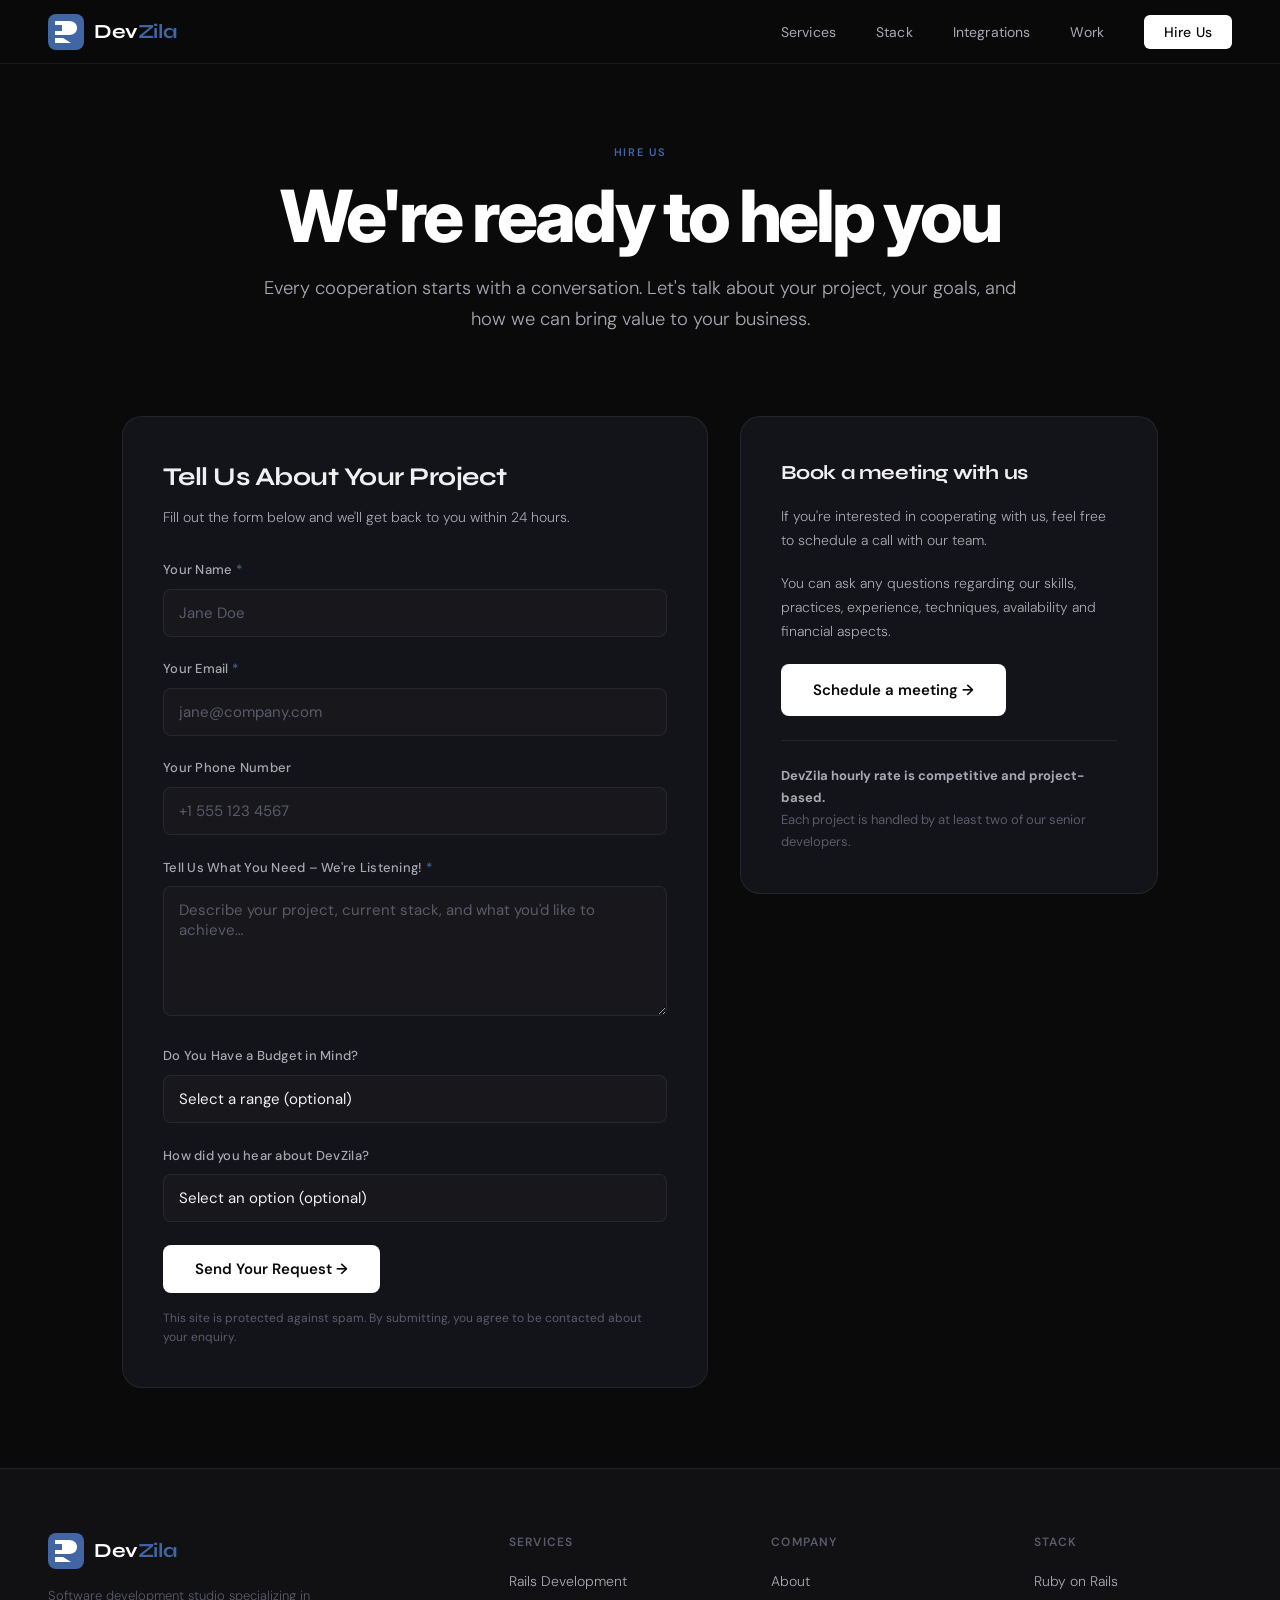
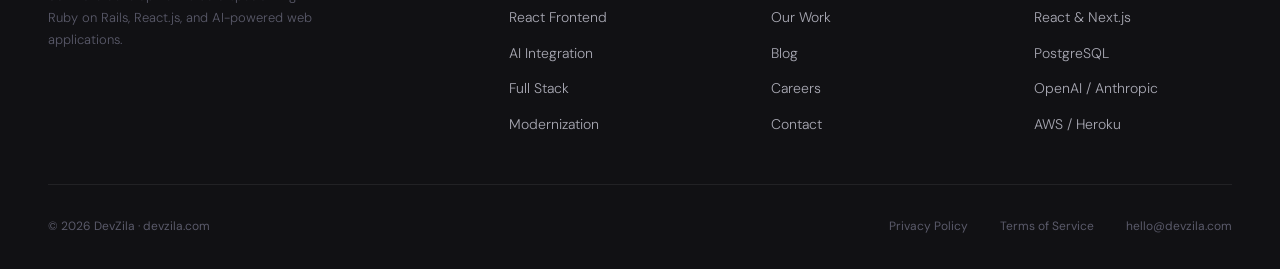
==== hire-us.html @ 895d9813 "Add hire us page" ====
<!DOCTYPE html>
<html lang="en">
<head>
<meta charset="UTF-8">
<meta name="viewport" content="width=device-width, initial-scale=1.0">
<title>Hire Us — DevZila Ruby on Rails Development Team</title>
<link rel="preconnect" href="https://fonts.googleapis.com">
<link href="https://fonts.googleapis.com/css2?family=DM+Sans:ital,opsz,wght@0,9..40,300;0,9..40,400;0,9..40,500;0,9..40,600;1,9..40,300&family=DM+Mono:wght@400;500&family=Inter:wght@400;500;600;700;800;900&family=Syne:wght@400;500;600;700;800&display=swap" rel="stylesheet">
<style>
  *, *::before, *::after { box-sizing: border-box; margin: 0; padding: 0; }

  :root {
    --bg-0: #0a0a0b;
    --bg-1: #111114;
    --bg-2: #17171c;
    --bg-3: #1e1e25;
    --bg-card: #13131a;
    --border: rgba(255,255,255,0.07);
    --border-hover: rgba(255,255,255,0.15);
    --accent: #c8372d;
    --text-0: #f0f0f2;
    --text-1: #a8a8b3;
    --text-2: #5a5a6a;
    --brand-blue: rgb(66 101 164);
    --closeos-green: #22d48a;
    --font-display: 'Syne', sans-serif;
    --font-body: 'DM Sans', sans-serif;
    --font-mono: 'DM Mono', monospace;
  }

  html { scroll-behavior: smooth; }

  body {
    background: var(--bg-0);
    color: var(--text-0);
    font-family: var(--font-body);
    font-size: 16px;
    line-height: 1.6;
    -webkit-font-smoothing: antialiased;
    overflow-x: hidden;
  }

  /* ── NAV ── */
  nav {
    position: fixed;
    top: 0; left: 0; right: 0;
    z-index: 100;
    display: flex;
    align-items: center;
    justify-content: space-between;
    padding: 0 3rem;
    height: 64px;
    background: rgba(10,10,11,0.85);
    backdrop-filter: blur(20px);
    border-bottom: 1px solid var(--border);
  }

  .nav-logo { display: flex; align-items: center; gap: 10px; text-decoration: none; }
  .logo-icon { width: 36px; height: 36px; flex-shrink: 0; }
  .logo-text {
    font-family: var(--font-display);
    font-size: 20px;
    font-weight: 700;
    color: #ffffff;
    letter-spacing: -0.02em;
  }
  .logo-text span { color: var(--brand-blue); }

  .nav-links { display: flex; align-items: center; gap: 2.5rem; list-style: none; }
  .nav-links a {
    font-size: 14px;
    font-weight: 400;
    color: var(--text-1);
    text-decoration: none;
    transition: color 0.2s;
    letter-spacing: 0.01em;
  }
  .nav-links a:hover { color: var(--text-0); }
  .nav-cta {
    background: #ffffff;
    color: #0a0a0b !important;
    padding: 8px 20px;
    border-radius: 6px;
    font-weight: 500 !important;
    font-size: 14px !important;
    transition: background 0.2s, transform 0.15s !important;
  }
  .nav-cta:hover { background: #e6e6e9 !important; transform: translateY(-1px); }

  /* ── BUTTONS ── */
  .btn-primary {
    background: #ffffff;
    color: #0a0a0b;
    padding: 14px 32px;
    border-radius: 8px;
    font-weight: 600;
    font-size: 15px;
    text-decoration: none;
    border: none;
    cursor: pointer;
    transition: background 0.2s, transform 0.15s;
    font-family: var(--font-body);
  }
  .btn-primary:hover { background: #e6e6e9; transform: translateY(-2px); }
  .btn-primary:disabled { opacity: 0.6; cursor: not-allowed; transform: none; }

  /* ── PAGE HEADER ── */
  .page-header {
    padding: 9rem 2rem 2rem;
    max-width: 1100px;
    margin: 0 auto;
    text-align: center;
  }
  .section-label {
    font-size: 11px;
    font-weight: 600;
    letter-spacing: 0.15em;
    text-transform: uppercase;
    color: var(--brand-blue);
    margin-bottom: 1rem;
  }
  .page-header h1 {
    font-family: 'Inter', sans-serif;
    font-size: clamp(2.5rem, 6vw, 4.5rem);
    font-weight: 800;
    line-height: 1.05;
    letter-spacing: -0.045em;
    color: #ffffff;
    margin-bottom: 1.25rem;
  }
  .page-header p {
    font-size: clamp(1rem, 2vw, 1.15rem);
    color: var(--text-1);
    max-width: 60ch;
    margin: 0 auto;
    line-height: 1.7;
    font-weight: 300;
  }

  /* ── HIRE LAYOUT ── */
  .hireus-wrap {
    max-width: 1100px;
    margin: 0 auto;
    padding: 3rem 2rem 5rem;
    display: grid;
    grid-template-columns: 1.4fr 1fr;
    gap: 2rem;
    align-items: start;
  }

  .card {
    background: var(--bg-card);
    border: 1px solid var(--border);
    border-radius: 20px;
    padding: 2.5rem;
  }

  .card h2 {
    font-family: var(--font-display);
    font-size: 1.6rem;
    font-weight: 700;
    letter-spacing: -0.02em;
    color: var(--text-0);
    margin-bottom: 0.5rem;
  }
  .card > p.card-sub {
    font-size: 14px;
    color: var(--text-1);
    font-weight: 300;
    margin-bottom: 2rem;
  }

  /* ── FORM ── */
  .form-group { margin-bottom: 1.4rem; }
  .form-group label {
    display: block;
    font-size: 13px;
    font-weight: 500;
    color: var(--text-1);
    margin-bottom: 0.5rem;
    letter-spacing: 0.02em;
  }
  .form-group label .req { color: var(--brand-blue); }

  .form-group input,
  .form-group textarea,
  .form-group select {
    width: 100%;
    background: var(--bg-2);
    border: 1px solid var(--border);
    border-radius: 8px;
    padding: 13px 15px;
    color: var(--text-0);
    font-size: 15px;
    font-family: var(--font-body);
    transition: border-color 0.2s, background 0.2s;
  }
  .form-group input::placeholder,
  .form-group textarea::placeholder { color: var(--text-2); }
  .form-group input:focus,
  .form-group textarea:focus,
  .form-group select:focus {
    outline: none;
    border-color: var(--brand-blue);
    background: var(--bg-3);
  }
  .form-group textarea { resize: vertical; min-height: 130px; }
  .form-group select { appearance: none; cursor: pointer; }

  /* hidden honeypot */
  .hp-field { position: absolute; left: -9999px; opacity: 0; height: 0; overflow: hidden; }

  .form-note {
    font-size: 12px;
    color: var(--text-2);
    margin-top: 1rem;
    line-height: 1.6;
  }

  .form-status {
    display: none;
    border-radius: 10px;
    padding: 14px 16px;
    font-size: 14px;
    margin-bottom: 1.5rem;
    line-height: 1.5;
  }
  .form-status.success {
    display: block;
    background: rgba(34,212,138,0.12);
    border: 1px solid rgba(34,212,138,0.35);
    color: #6ee7b0;
  }
  .form-status.error {
    display: block;
    background: rgba(200,55,45,0.12);
    border: 1px solid rgba(200,55,45,0.35);
    color: #f0a59e;
  }

  /* ── ASIDE / BOOK A MEETING ── */
  .aside-card h3 {
    font-family: var(--font-display);
    font-size: 1.25rem;
    font-weight: 700;
    color: var(--text-0);
    margin-bottom: 1rem;
    letter-spacing: -0.02em;
  }
  .aside-card p {
    font-size: 14px;
    color: var(--text-1);
    font-weight: 300;
    line-height: 1.7;
    margin-bottom: 1.25rem;
  }
  .aside-card .rate {
    margin-top: 1.5rem;
    padding-top: 1.5rem;
    border-top: 1px solid var(--border);
    font-size: 13px;
    color: var(--text-2);
    line-height: 1.7;
  }
  .aside-card .rate strong { color: var(--text-1); }

  /* ── FOOTER ── */
  footer {
    background: var(--bg-1);
    border-top: 1px solid var(--border);
    padding: 4rem 3rem 2rem;
  }
  .footer-inner { max-width: 1200px; margin: 0 auto; }
  .footer-top {
    display: grid;
    grid-template-columns: 2fr 1fr 1fr 1fr;
    gap: 4rem;
    padding-bottom: 3rem;
    border-bottom: 1px solid var(--border);
  }
  .footer-brand p {
    font-size: 13px;
    color: var(--text-2);
    line-height: 1.7;
    margin-top: 1rem;
    max-width: 32ch;
    font-weight: 300;
  }
  .footer-col h5 {
    font-size: 12px;
    font-weight: 600;
    letter-spacing: 0.1em;
    text-transform: uppercase;
    color: var(--text-2);
    margin-bottom: 1rem;
  }
  .footer-col ul { list-style: none; display: flex; flex-direction: column; gap: 10px; }
  .footer-col a {
    font-size: 14px;
    color: var(--text-1);
    text-decoration: none;
    transition: color 0.2s;
    font-weight: 300;
  }
  .footer-col a:hover { color: var(--text-0); }
  .footer-bottom {
    display: flex;
    align-items: center;
    justify-content: space-between;
    padding-top: 2rem;
    font-size: 12px;
    color: var(--text-2);
  }
  .footer-legal { display: flex; gap: 2rem; }
  .footer-legal a { color: var(--text-2); text-decoration: none; transition: color 0.2s; }
  .footer-legal a:hover { color: var(--text-1); }

  @media (max-width: 860px) {
    nav { padding: 0 1.25rem; }
    .nav-links { gap: 1.25rem; }
    .nav-links li:not(:last-child) { display: none; }
    .hireus-wrap { grid-template-columns: 1fr; padding-top: 1rem; }
    .footer-top { grid-template-columns: 1fr 1fr; gap: 2rem; }
    .footer-bottom { flex-direction: column; gap: 1rem; text-align: center; }
  }
</style>
</head>
<body>

<!-- NAV -->
<nav>
  <a href="index.html" class="nav-logo">
    <svg class="logo-icon" viewBox="0 0 36 36" fill="none" xmlns="http://www.w3.org/2000/svg">
      <rect width="36" height="36" rx="8" fill="rgb(66 101 164)"/>
      <path d="M7 7h14c5 0 8 3 8 7s-3 7-8 7H7V7z" fill="white"/>
      <rect x="7" y="11" width="7" height="6" fill="rgb(66 101 164)"/>
      <path d="M7 24h8l8 5H7v-5z" fill="white"/>
    </svg>
    <span class="logo-text">Dev<span>Zila</span></span>
  </a>
  <ul class="nav-links">
    <li><a href="index.html#services">Services</a></li>
    <li><a href="index.html#stack">Stack</a></li>
    <li><a href="index.html#integrations">Integrations</a></li>
    <li><a href="index.html#work">Work</a></li>
    <li><a href="hire-us.html" class="nav-cta">Hire Us</a></li>
  </ul>
</nav>

<!-- HEADER -->
<header class="page-header">
  <div class="section-label">Hire Us</div>
  <h1>We're ready to help you</h1>
  <p>Every cooperation starts with a conversation. Let's talk about your project, your goals, and how we can bring value to your business.</p>
</header>

<!-- HIRE FORM -->
<div class="hireus-wrap">
  <section class="card">
    <h2>Tell Us About Your Project</h2>
    <p class="card-sub">Fill out the form below and we'll get back to you within 24 hours.</p>

    <div id="formStatus" class="form-status"></div>

    <form id="hireForm" action="submit-hire.php" method="post" novalidate>
      <!-- honeypot anti-spam field -->
      <div class="hp-field" aria-hidden="true">
        <label>Leave this field empty
          <input type="text" name="website" tabindex="-1" autocomplete="off">
        </label>
      </div>

      <div class="form-group">
        <label for="name">Your Name <span class="req">*</span></label>
        <input type="text" id="name" name="name" placeholder="Jane Doe" required>
      </div>

      <div class="form-group">
        <label for="email">Your Email <span class="req">*</span></label>
        <input type="email" id="email" name="email" placeholder="jane@company.com" required>
      </div>

      <div class="form-group">
        <label for="phone">Your Phone Number</label>
        <input type="tel" id="phone" name="phone" placeholder="+1 555 123 4567">
      </div>

      <div class="form-group">
        <label for="message">Tell Us What You Need – We're Listening! <span class="req">*</span></label>
        <textarea id="message" name="message" placeholder="Describe your project, current stack, and what you'd like to achieve…" required></textarea>
      </div>

      <div class="form-group">
        <label for="budget">Do You Have a Budget in Mind?</label>
        <select id="budget" name="budget">
          <option value="">Select a range (optional)</option>
          <option value="< $10k">Less than $10k</option>
          <option value="$10k – $25k">$10k – $25k</option>
          <option value="$25k – $50k">$25k – $50k</option>
          <option value="$50k – $100k">$50k – $100k</option>
          <option value="$100k+">$100k+</option>
          <option value="Not sure yet">Not sure yet</option>
        </select>
      </div>

      <div class="form-group">
        <label for="source">How did you hear about DevZila?</label>
        <select id="source" name="source">
          <option value="">Select an option (optional)</option>
          <option value="Google / Search">Google / Search</option>
          <option value="LinkedIn">LinkedIn</option>
          <option value="Referral">Referral</option>
          <option value="Blog / Article">Blog / Article</option>
          <option value="GitHub">GitHub</option>
          <option value="Other">Other</option>
        </select>
      </div>

      <button type="submit" class="btn-primary" id="submitBtn">Send Your Request →</button>
      <p class="form-note">This site is protected against spam. By submitting, you agree to be contacted about your enquiry.</p>
    </form>
  </section>

  <aside class="card aside-card">
    <h3>Book a meeting with us</h3>
    <p>If you're interested in cooperating with us, feel free to schedule a call with our team.</p>
    <p>You can ask any questions regarding our skills, practices, experience, techniques, availability and financial aspects.</p>
    <a href="https://calendly.com/nilayanand/15min" target="_blank" rel="noopener noreferrer" class="btn-primary" style="display:inline-block;">Schedule a meeting →</a>
    <div class="rate">
      <strong>DevZila hourly rate is competitive and project-based.</strong><br>
      Each project is handled by at least two of our senior developers.
    </div>
  </aside>
</div>

<!-- FOOTER -->
<footer>
  <div class="footer-inner">
    <div class="footer-top">
      <div class="footer-brand">
        <a href="index.html" class="nav-logo" style="text-decoration:none;">
          <svg class="logo-icon" viewBox="0 0 36 36" fill="none" xmlns="http://www.w3.org/2000/svg">
            <rect width="36" height="36" rx="8" fill="rgb(66 101 164)"/>
            <path d="M7 7h14c5 0 8 3 8 7s-3 7-8 7H7V7z" fill="white"/>
            <rect x="7" y="11" width="7" height="6" fill="rgb(66 101 164)"/>
            <path d="M7 24h8l8 5H7v-5z" fill="white"/>
          </svg>
          <span class="logo-text">Dev<span>Zila</span></span>
        </a>
        <p>Software development studio specializing in Ruby on Rails, React.js, and AI-powered web applications.</p>
      </div>
      <div class="footer-col">
        <h5>Services</h5>
        <ul>
          <li><a href="index.html#services">Rails Development</a></li>
          <li><a href="index.html#services">React Frontend</a></li>
          <li><a href="index.html#services">AI Integration</a></li>
          <li><a href="index.html#services">Full Stack</a></li>
          <li><a href="index.html#services">Modernization</a></li>
        </ul>
      </div>
      <div class="footer-col">
        <h5>Company</h5>
        <ul>
          <li><a href="index.html">About</a></li>
          <li><a href="index.html#work">Our Work</a></li>
          <li><a href="#">Blog</a></li>
          <li><a href="#">Careers</a></li>
          <li><a href="hire-us.html">Contact</a></li>
        </ul>
      </div>
      <div class="footer-col">
        <h5>Stack</h5>
        <ul>
          <li><a href="#">Ruby on Rails</a></li>
          <li><a href="#">React & Next.js</a></li>
          <li><a href="#">PostgreSQL</a></li>
          <li><a href="#">OpenAI / Anthropic</a></li>
          <li><a href="#">AWS / Heroku</a></li>
        </ul>
      </div>
    </div>
    <div class="footer-bottom">
      <span>© 2026 DevZila · devzila.com</span>
      <div class="footer-legal">
        <a href="#">Privacy Policy</a>
        <a href="#">Terms of Service</a>
        <a href="mailto:hello@devzila.com">hello@devzila.com</a>
      </div>
    </div>
  </div>
</footer>

<script>
(function () {
  const form = document.getElementById('hireForm');
  const statusEl = document.getElementById('formStatus');
  const submitBtn = document.getElementById('submitBtn');

  function showStatus(type, msg) {
    statusEl.className = 'form-status ' + type;
    statusEl.textContent = msg;
    statusEl.scrollIntoView({ behavior: 'smooth', block: 'center' });
  }

  form.addEventListener('submit', async function (e) {
    e.preventDefault();
    statusEl.className = 'form-status';

    if (!form.checkValidity()) {
      form.reportValidity();
      return;
    }

    submitBtn.disabled = true;
    const originalLabel = submitBtn.textContent;
    submitBtn.textContent = 'Sending…';

    try {
      const res = await fetch(form.action, {
        method: 'POST',
        headers: { 'Accept': 'application/json' },
        body: new FormData(form),
      });
      const data = await res.json().catch(() => ({}));

      if (res.ok && data.success) {
        showStatus('success', data.message || "Thanks! Your request has been received. We'll be in touch within 24 hours.");
        form.reset();
      } else {
        showStatus('error', data.message || 'Something went wrong. Please try again or email hello@devzila.com.');
      }
    } catch (err) {
      showStatus('error', 'Network error. Please try again or email hello@devzila.com.');
    } finally {
      submitBtn.disabled = false;
      submitBtn.textContent = originalLabel;
    }
  });
})();
</script>
</body>
</html>
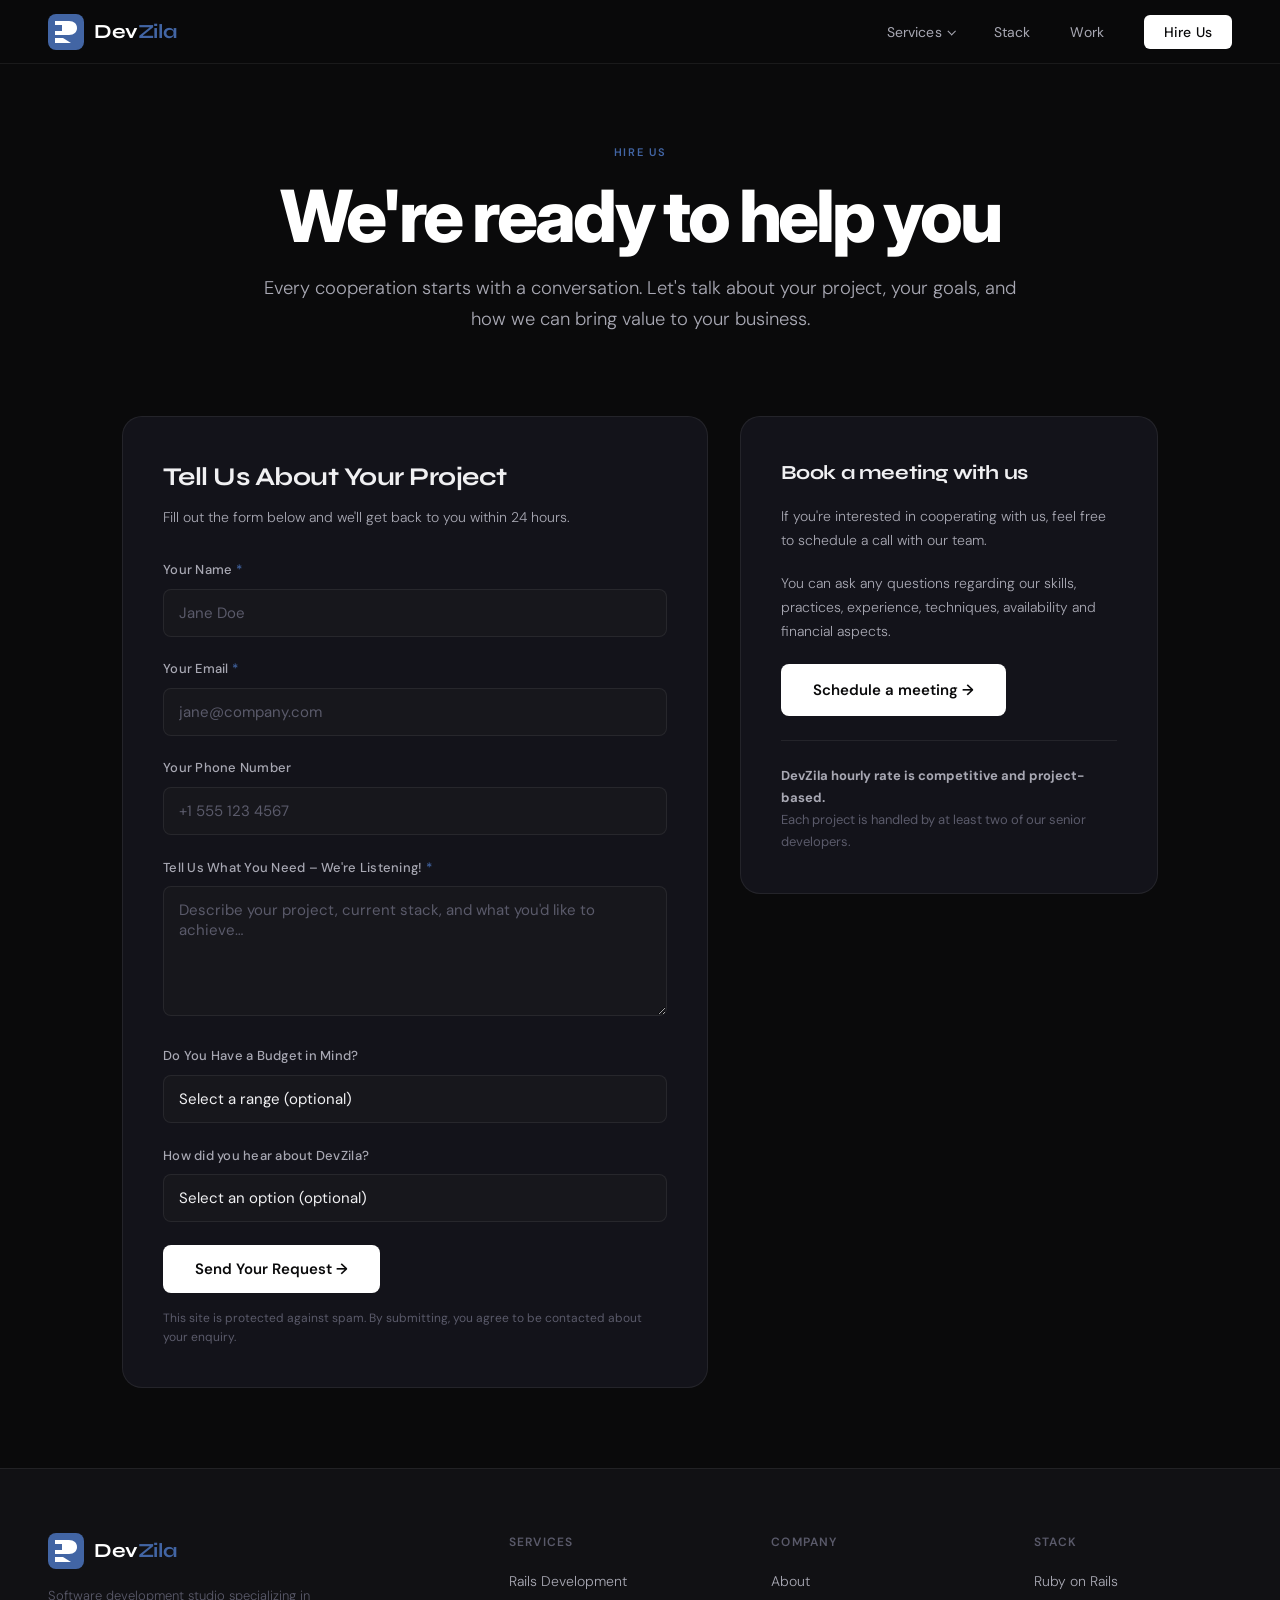
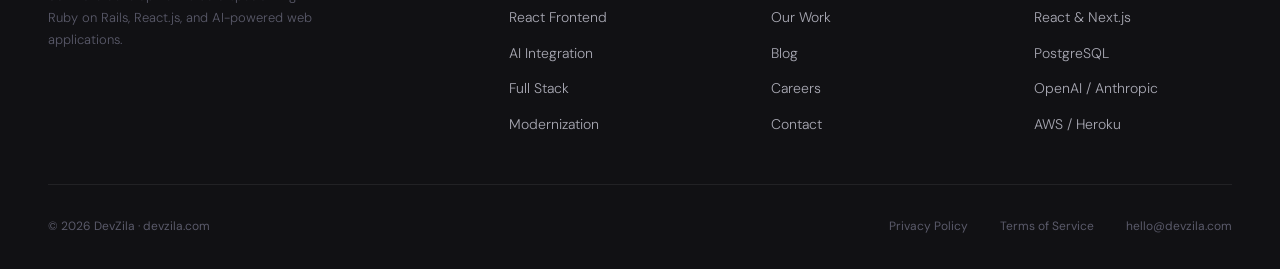
==== commit 57a4a5fd: "Add pages" ====
--- a/hire-us.html
+++ b/hire-us.html
@@ -87,6 +87,70 @@
   }
   .nav-cta:hover { background: #e6e6e9 !important; transform: translateY(-1px); }
 
+  /* ── SERVICES DROPDOWN ── */
+  .nav-links > li { position: relative; }
+  .nav-dropdown > a { display: inline-flex; align-items: center; gap: 6px; cursor: pointer; }
+  .nav-dropdown > a::after {
+    content: '';
+    width: 6px; height: 6px;
+    border-right: 1.5px solid currentColor;
+    border-bottom: 1.5px solid currentColor;
+    transform: rotate(45deg) translateY(-1px);
+    transition: transform 0.2s;
+  }
+  .nav-dropdown:hover > a::after { transform: rotate(225deg) translateY(-1px); }
+
+  .dropdown-menu {
+    position: absolute;
+    top: calc(100% + 14px);
+    left: 50%;
+    transform: translateX(-50%) translateY(8px);
+    min-width: 540px;
+    display: grid;
+    grid-template-columns: 1fr 1fr;
+    gap: 0.5rem 2rem;
+    padding: 1.5rem;
+    background: var(--bg-1);
+    border: 1px solid var(--border);
+    border-radius: 14px;
+    box-shadow: 0 20px 50px rgba(0,0,0,0.5);
+    opacity: 0;
+    visibility: hidden;
+    pointer-events: none;
+    transition: opacity 0.2s, transform 0.2s, visibility 0.2s;
+  }
+  .nav-dropdown:hover .dropdown-menu,
+  .nav-dropdown:focus-within .dropdown-menu {
+    opacity: 1;
+    visibility: visible;
+    pointer-events: auto;
+    transform: translateX(-50%) translateY(0);
+  }
+  .dropdown-menu::before {
+    content: '';
+    position: absolute;
+    top: -14px; left: 0; right: 0;
+    height: 14px;
+  }
+  .dropdown-group h6 {
+    font-size: 11px;
+    font-weight: 600;
+    letter-spacing: 0.12em;
+    text-transform: uppercase;
+    color: var(--text-2);
+    margin-bottom: 0.75rem;
+    padding-left: 0.75rem;
+  }
+  .dropdown-group a {
+    display: block;
+    padding: 9px 12px;
+    border-radius: 8px;
+    font-size: 14px;
+    color: var(--text-1);
+    transition: background 0.15s, color 0.15s;
+  }
+  .dropdown-group a:hover { background: var(--bg-3); color: var(--text-0); }
+
   /* ── BUTTONS ── */
   .btn-primary {
     background: #ffffff;
@@ -339,9 +403,26 @@
     <span class="logo-text">Dev<span>Zila</span></span>
   </a>
   <ul class="nav-links">
-    <li><a href="index.html#services">Services</a></li>
+    <li class="nav-dropdown">
+      <a href="index.html#services" aria-haspopup="true">Services</a>
+      <div class="dropdown-menu">
+        <div class="dropdown-group">
+          <h6>Development</h6>
+          <a href="rails-development.html">Ruby on Rails Development</a>
+          <a href="rails-upgrades.html">Ruby on Rails Upgrades</a>
+          <a href="fintech-solutions.html">Fintech Solutions</a>
+          <a href="frontend-development.html">Frontend Development</a>
+        </div>
+        <div class="dropdown-group">
+          <h6>Workshops &amp; Mentoring</h6>
+          <a href="ddd-workshops.html">DDD Workshops</a>
+          <a href="event-storming-workshops.html">Event Storming Workshops</a>
+          <a href="code-mentoring.html">Code Mentoring</a>
+          <a href="hotwire-workshop.html">Hotwire Workshop</a>
+        </div>
+      </div>
+    </li>
     <li><a href="index.html#stack">Stack</a></li>
-    <li><a href="index.html#integrations">Integrations</a></li>
     <li><a href="index.html#work">Work</a></li>
     <li><a href="hire-us.html" class="nav-cta">Hire Us</a></li>
   </ul>
